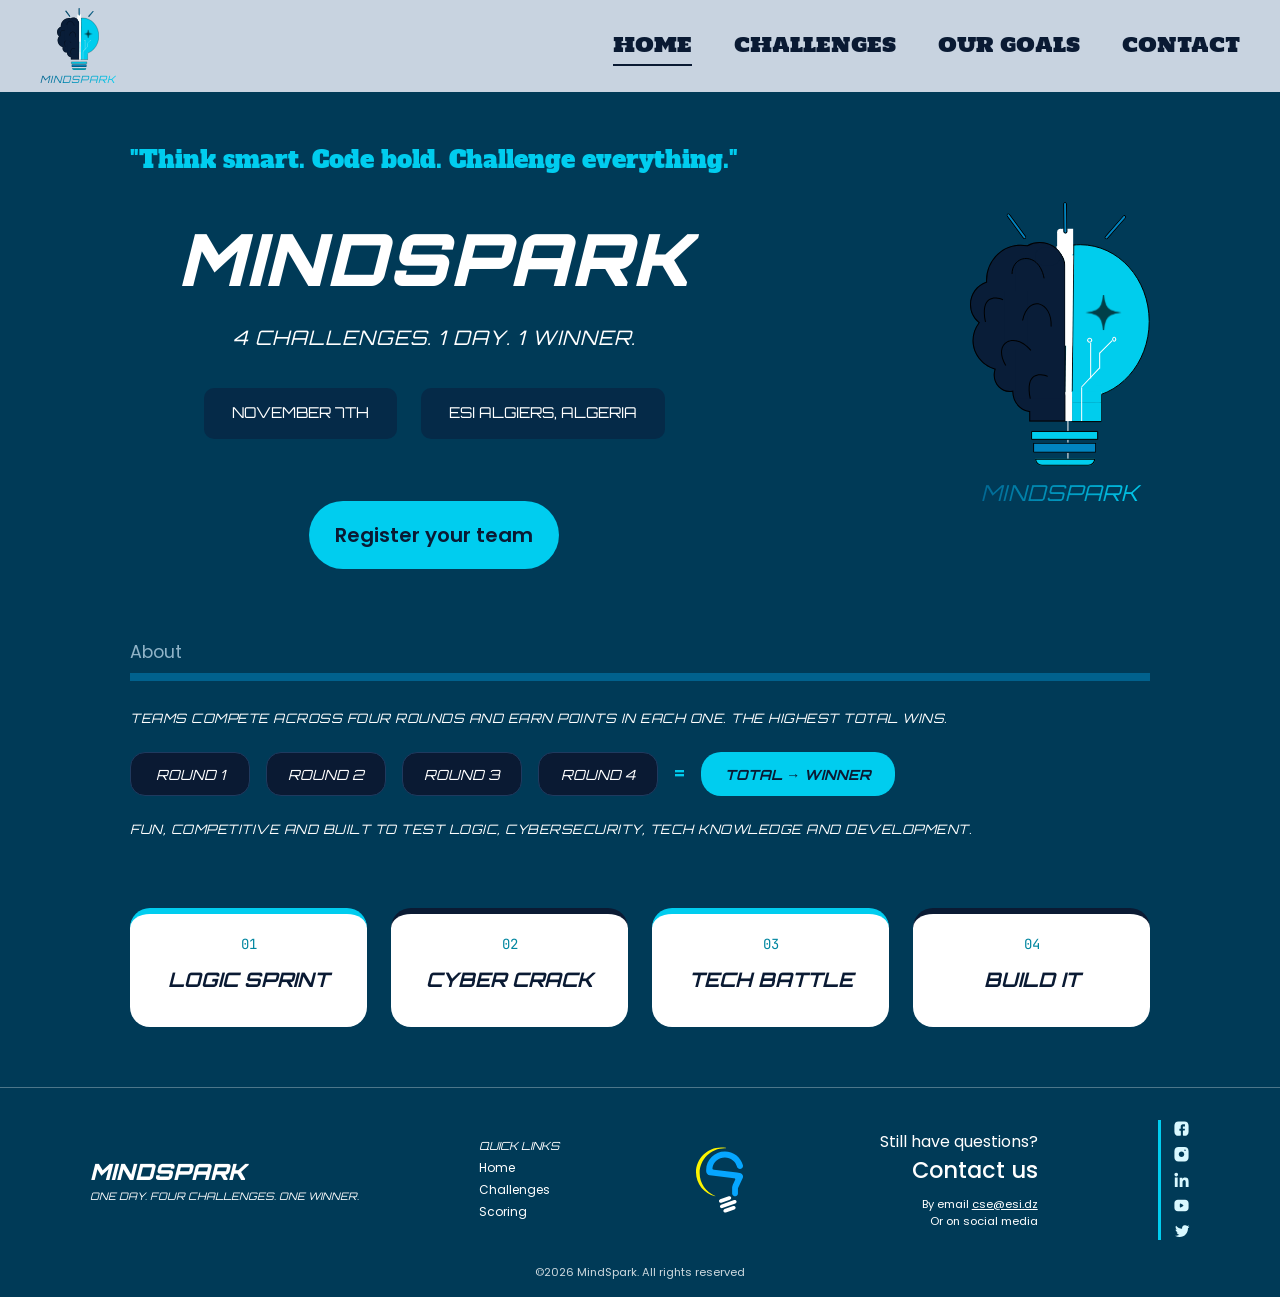
==== index.html @ 4e7355ea "Merge branch 'main' into feature-card-animation" ====
<!DOCTYPE html>
<html lang="en">
<head>
  <meta charset="UTF-8">
  <meta name="viewport" content="width=device-width, initial-scale=1.0">
  <title>MindSpark</title>
  <link rel="preconnect" href="https://fonts.googleapis.com">
  <link rel="preconnect" href="https://fonts.gstatic.com" crossorigin>
  <link href="https://fonts.googleapis.com/css2?family=Alfa+Slab+One&family=Holtwood+One+SC&family=JetBrains+Mono&family=Orbitron:wght@500;700;900&family=Poppins:wght@400;500;600&display=swap" rel="stylesheet">
  <link rel="stylesheet" href="style.css">
</head>
<body>

  <!-- ===== HEADER ===== -->
  <header class="site-header">
    <a href="#home" class="brand">
      <img src="images/mindsparklogo.svg" alt="" class="brand-logo">
      <span class="logo-name">MindSpark</span>
    </a>
    <nav class="nav">
      <a href="#home">Home</a>
      <a href="challenges.html">Challenges</a> 
      <a href="goals.html">Our goals</a>
      <a href="#contact">Contact</a>
    </nav>
  </header>

  <main>
    <!-- ===== HERO ===== -->
    <section id="home" class="hero">
      <div class="hero-text">
        <p class="quote">"Think smart. Code bold. Challenge everything."</p>
        <h1 class="title">MindSpark</h1>
        <p class="tagline">4 challenges. 1 day. 1 winner.</p>
        <div class="pills">
          <span class="pill">November 7th</span>
          <span class="pill">ESI Algiers, Algeria</span>
        </div>
        <a href="https://docs.google.com/forms/d/e/1FAIpQLSd5-Lgto9tS2_l2YxTntTRXARVkR9ctavt3CdZ4i2VM64j2ew/viewform?usp=publish-editor" class="btn" target="_blank" rel="noopener noreferrer">Register your team</a>
      </div>
      <div class="hero-logo">
        <img src="images/mindsparklogo.svg" alt="MindSpark lightbulb logo">
        <p class="logo-name">MindSpark</p>
      </div>
    </section>

    <!-- ===== ABOUT ===== -->
    <section class="about">
      <h2 class="section-title">About</h2>
      <hr class="divider">

      <p class="about-text">
        Teams compete across four rounds and earn points in each one. The highest total wins.
      </p>

      <div class="rounds">
        <span class="round">Round 1</span>
        <span class="round">Round 2</span>
        <span class="round">Round 3</span>
        <span class="round">Round 4</span>
        <span class="equals">=</span>
        <span class="total">Total → Winner</span>
      </div>

      <p class="about-text">
        Fun, competitive and built to test logic, cybersecurity, tech knowledge and development.
      </p>
    </section>

    <!-- ===== CHALLENGES (cartes) ===== -->
    <section class="challenges">
      <article class="card card-1">
        <span class="card-num">01</span>
        <h3>Logic Sprint</h3>
      </article>
      <article class="card card-2">
        <span class="card-num">02</span>
        <h3>Cyber Crack</h3>
      </article>
      <article class="card card-3">
        <span class="card-num">03</span>
        <h3>Tech Battle</h3>
      </article>
      <article class="card card-4">
        <span class="card-num">04</span>
        <h3>Build It</h3>
      </article>
    </section>
  </main>

  <!-- ===== FOOTER ===== -->
  <footer id="contact" class="footer">
    <div class="footer-inner">
      <div class="footer-brand">
        <p class="footer-title">MindSpark</p>
        <p class="footer-sub">One day. Four challenges. One winner.</p>
      </div>

      <div class="footer-links">
        <p class="footer-heading">Quick links</p>
        <a href="#home">Home</a>
        <a href="challenges.html">Challenges</a>
        <a href="goals.html">Scoring</a>
      </div>

      <img src="images/cselogo.svg" alt="CSE logo" class="footer-logo">

      <div class="footer-contact">
        <p class="footer-question">Still have questions?</p>
        <p class="footer-contact-title">Contact us</p>
        <p class="footer-small">By email <a href="mailto:cse@esi.dz">cse@esi.dz</a></p>
        <p class="footer-small">Or on social media</p>
      </div>

      <div class="socials">
        <img src="images/socialmedia.svg" alt="Social media">
      </div>
    </div>
    <p class="copyright">©2026 MindSpark. All rights reserved</p>
  </footer>

  <script src="script.js"></script>
</body>
</html>
---- style.css ----
/* ===== Police Sprintura Demo =====
   Mets le fichier de la police dans un dossier "fonts" et vérifie le nom ci-dessous.
   Si le fichier n'existe pas, le navigateur utilise Orbitron à la place. */
@font-face {
  font-family: 'Sprintura Demo';
  src: url('fonts/Sprintura-Demo.otf') format('opentype');
  font-display: swap;
}

/* ===== Variables (couleurs et polices, tirées de Figma) ===== */
:root {
  --bg: #003a57;
  --header: #c8d3e0;
  --navy: #0a1a33;
  --navy-border: #1f3a5f;
  --cyan: #00cdef;
  --teal: #0086a0;
  --line: #01618d;
  --white: #ffffff;
  --font-title: 'Sprintura Demo', 'Orbitron', sans-serif;
  --font-nav: 'Holtwood One SC', serif;
  --font-quote: 'Alfa Slab One', serif;
  --font-body: 'Poppins', sans-serif;
  --font-mono: 'JetBrains Mono', monospace;
}

* { box-sizing: border-box; margin: 0; padding: 0; }
html { scroll-behavior: smooth; }

body {
  background: var(--bg);
  color: var(--white);
  font-family: var(--font-body);
  line-height: 1.5;
}

a { color: inherit; text-decoration: none; }

/* ===== Header ===== */
.site-header {
  display: flex;
  justify-content: space-between;
  align-items: center;
  background: var(--header);
  padding: 8px 40px;
  position: sticky;
  top: 0;
  z-index: 10;
}
.brand { display: flex; flex-direction: column; align-items: center; line-height: 1; }
.brand-logo { height: 62px; width: auto; display: block; }

/* Texte "MINDSPARK" sous le logo (police Sprintura Demo, dégradé comme dans Figma) */
.logo-name {
  font-family: var(--font-title);
  font-style: italic;
  font-weight: 400;
  text-transform: uppercase;
  letter-spacing: 1px;
  background: linear-gradient(90deg, #01618d, #00cdef);
  -webkit-background-clip: text;
  background-clip: text;
  color: transparent;
}
.brand .logo-name { font-size: 10px; margin-top: 4px; }

.nav { display: flex; gap: 42px; }
.nav a {
  font-family: var(--font-nav);
  font-weight: 400;
  font-size: 20px;
  text-transform: uppercase;
  color: var(--navy);
  padding: 4px 0;
  border-bottom: 2px solid transparent;
  transition: border-color 0.2s;
}
.nav a:hover,
.nav a.active { border-bottom-color: var(--navy); }

/* ===== Hero ===== */
.hero {
  display: flex;
  justify-content: space-between;
  align-items: center;
  gap: 40px;
  max-width: 1100px;
  margin: 0 auto;
  padding: 50px 40px 50px;
}
/* Centre tout le bloc de texte du hero (citation, titre, slogan, dates, bouton) */
.hero-text {
  display: flex;
  flex-direction: column;
  align-items: center;
  text-align: center;
}
.quote {
  font-family: var(--font-quote);
  color: var(--cyan);
  font-weight: 400;
  font-size: 24px;
  margin-bottom: 44px;
}
.title {
  font-family: var(--font-title);
  font-weight: 900;
  font-style: italic;
  font-size: clamp(2.5rem, 7vw, 4.5rem);
  text-transform: uppercase;
  letter-spacing: 2px;
  line-height: 1;
  margin-bottom: 29px;
}
.tagline {
  font-family: var(--font-title);
  font-style: italic;
  text-transform: uppercase;
  font-size: 20px;
  letter-spacing: 1px;
  margin-bottom: 35px;
}
.pills { display: flex; flex-wrap: wrap; gap: 24px; margin-bottom: 62px; }
.pill {
  font-family: var(--font-title);
  font-size: 15px;
  text-transform: uppercase;
  background: rgba(10, 26, 58, 0.5);
  padding: 14px 28px;
  border-radius: 10px;
}

.btn {
  display: inline-block;
  background: var(--cyan);
  color: var(--navy);
  font-size: 20px;
  font-weight: 600;
  padding: 19px 26px;
  border-radius: 999px;
  transition: transform 0.15s, background 0.15s;
}
.btn:hover { background: #33d6f5; transform: translateY(-2px); }

.hero-logo { text-align: center; }
.hero-logo img { width: 180px; max-width: 100%; height: auto; display: block; margin: 0 auto; }
.hero-logo .logo-name { font-size: 22px; margin-top: 10px; }

/* ===== About ===== */
.about {
  max-width: 1100px;
  margin: 0 auto;
  padding: 20px 40px;
}
.section-title {
  font-family: var(--font-body);
  font-weight: 400;
  font-size: 1.1rem;
  color: #8fb3c7;
  margin-bottom: 8px;
}
.divider { border: none; height: 8px; background: var(--line); margin-bottom: 28px; }

.about-text {
  font-family: var(--font-title);
  font-style: italic;
  font-size: 13px;
  text-transform: uppercase;
  letter-spacing: 0.5px;
  margin-bottom: 24px;
}

.rounds {
  display: flex;
  flex-wrap: wrap;
  align-items: center;
  gap: 16px;
  margin-bottom: 24px;
}
.round, .total {
  font-family: var(--font-title);
  font-style: italic;
  font-size: 14px;
  text-transform: uppercase;
  height: 44px;
  padding: 0 24px;
  display: flex;
  align-items: center;
  justify-content: center;
}
.round {
  width: 120px;
  padding: 0;
  background: var(--navy);
  border: 1px solid var(--navy-border);
  border-radius: 15px;
}
.total {
  background: var(--cyan);
  color: var(--navy);
  font-weight: 700;
  border-radius: 20px;
}
.equals { color: var(--cyan); font-weight: 700; }

/* ===== Challenges (cartes) ===== */
.challenges {
  display: grid;
  grid-template-columns: repeat(4, 1fr);
  gap: 24px;
  max-width: 1100px;
  margin: 0 auto;
  padding: 24px 40px 60px;
}
.card {
  background: var(--white);
  color: var(--navy);
  border-radius: 20px;
  border-top: 6px solid var(--navy);
  padding: 20px 24px 28px;
  min-height: 119px;
  text-align: center;
}
.card-1, .card-3 { border-top-color: var(--cyan); }
.card-num {
  display: block;
  text-align: center;
  font-family: var(--font-mono);
  font-size: 14px;
  color: var(--teal);
  margin-bottom: 10px;
}
.card h3 {
  font-family: var(--font-title);
  font-style: italic;
  font-size: 20px;
  text-transform: uppercase;
}

/* ===== Footer ===== */
.footer {
  scroll-margin-top: 70px;
  border-top: 1px solid rgba(255, 255, 255, 0.3);
  padding: 32px 40px 16px;
}
.footer-inner {
  display: flex;
  flex-wrap: wrap;
  justify-content: space-between;
  align-items: center;
  gap: 24px;
  max-width: 1100px;
  margin: 0 auto;
}
.footer-title {
  font-family: var(--font-title);
  font-weight: 900;
  font-style: italic;
  font-size: 1.4rem;
  text-transform: uppercase;
}
.footer-sub { font-family: var(--font-title); font-style: italic; font-size: 0.65rem; text-transform: uppercase; }

.footer-links { display: flex; flex-direction: column; gap: 4px; font-size: 0.75rem; }
.footer-heading { font-family: var(--font-title); font-style: italic; font-size: 0.7rem; text-transform: uppercase; }
.footer-links a:hover { color: var(--cyan); }

.footer-logo { height: 80px; width: auto; }

.footer-contact { text-align: right; }
.footer-question { font-size: 1rem; }
.footer-contact-title { font-size: 1.4rem; font-weight: 500; margin-bottom: 8px; }
.footer-small { font-size: 0.7rem; }
.footer-small a { text-decoration: underline; }

.socials { border-left: 3px solid var(--cyan); padding-left: 12px; }
.socials img { height: 120px; width: auto; display: block; }

.copyright { text-align: center; font-size: 0.7rem; margin-top: 24px; opacity: 0.8; }

/* ===== Responsive (tablette et mobile) ===== */
@media (max-width: 900px) {
  .challenges { grid-template-columns: repeat(2, 1fr); }
}
@media (max-width: 700px) {
  .site-header { flex-direction: column; gap: 8px; padding: 8px 16px; }
  .brand-logo { height: 56px; }
  .nav { gap: 16px; flex-wrap: wrap; justify-content: center; }
  .nav a { font-size: 0.8rem; }
  .hero { flex-direction: column-reverse; text-align: center; padding: 32px 20px; }
  .pills { justify-content: center; }
  .hero-logo img { width: 150px; }
  .about, .challenges, .footer { padding-left: 20px; padding-right: 20px; }
  .challenges { grid-template-columns: 1fr; }
  .footer-inner { flex-direction: column; text-align: center; }
  .footer-contact { text-align: center; }
  .socials { border-left: none; padding-left: 0; }
}


/* ===== Agenda ===== */
.agenda {
  max-width: 1100px;
  margin: 0 auto;
  padding: 20px 40px 60px;
}

.agenda-table {
  width: 100%;
  border-collapse: collapse;
}
/* Header row stays for screen readers, hidden visually */
.agenda-table thead {
  position: absolute;
  width: 1px;
  height: 1px;
  overflow: hidden;
  clip: rect(0 0 0 0);
  white-space: nowrap;
}
.agenda-table td {
  padding: 14px 0;
  vertical-align: middle;
  border-bottom: 1px solid rgba(255, 255, 255, 0.2);
}
.agenda-table tr:last-child td { border-bottom: none; }

.agenda-table td:first-child {
  width: 220px;
  padding-right: 16px;
  font-family: var(--font-title);
  font-style: italic;
  font-weight: 700;
  font-size: 18px;
  white-space: nowrap;
}
.agenda-table td:nth-child(2) {
  padding-right: 16px;
  font-size: 16px;
}
.agenda-table td:last-child {
  text-align: right;
  white-space: nowrap;
}

/* Challenge rows are highlighted, breaks are dimmed */
.is-round td:first-child { color: var(--cyan); }
.is-round td:nth-child(2) { font-weight: 600; }
.is-break td { color: #8fb3c7; }

.round-tag {
  display: inline-block;
  background: var(--cyan);
  color: var(--navy);
  font-family: var(--font-title);
  font-style: italic;
  font-weight: 700;
  font-size: 12px;
  letter-spacing: 1px;
  text-transform: uppercase;
  padding: 6px 14px;
  border-radius: 999px;
}

@media (max-width: 700px) {
  .agenda { padding-left: 20px; padding-right: 20px; }
  .agenda-table, .agenda-table tbody, .agenda-table tr, .agenda-table td { display: block; }
  .agenda-table tr { padding: 14px 0; border-bottom: 1px solid rgba(255, 255, 255, 0.2); }
  .agenda-table tr:last-child { border-bottom: none; }
  .agenda-table td, .agenda-table tr:last-child td { padding: 0; border-bottom: none; }
  .agenda-table td:first-child { width: auto; font-size: 15px; }
  .agenda-table td:nth-child(2) { margin-top: 4px; font-size: 15px; }
  .agenda-table td:last-child { text-align: left; margin-top: 8px; }
  .agenda-table td:last-child:empty { display: none; }
}
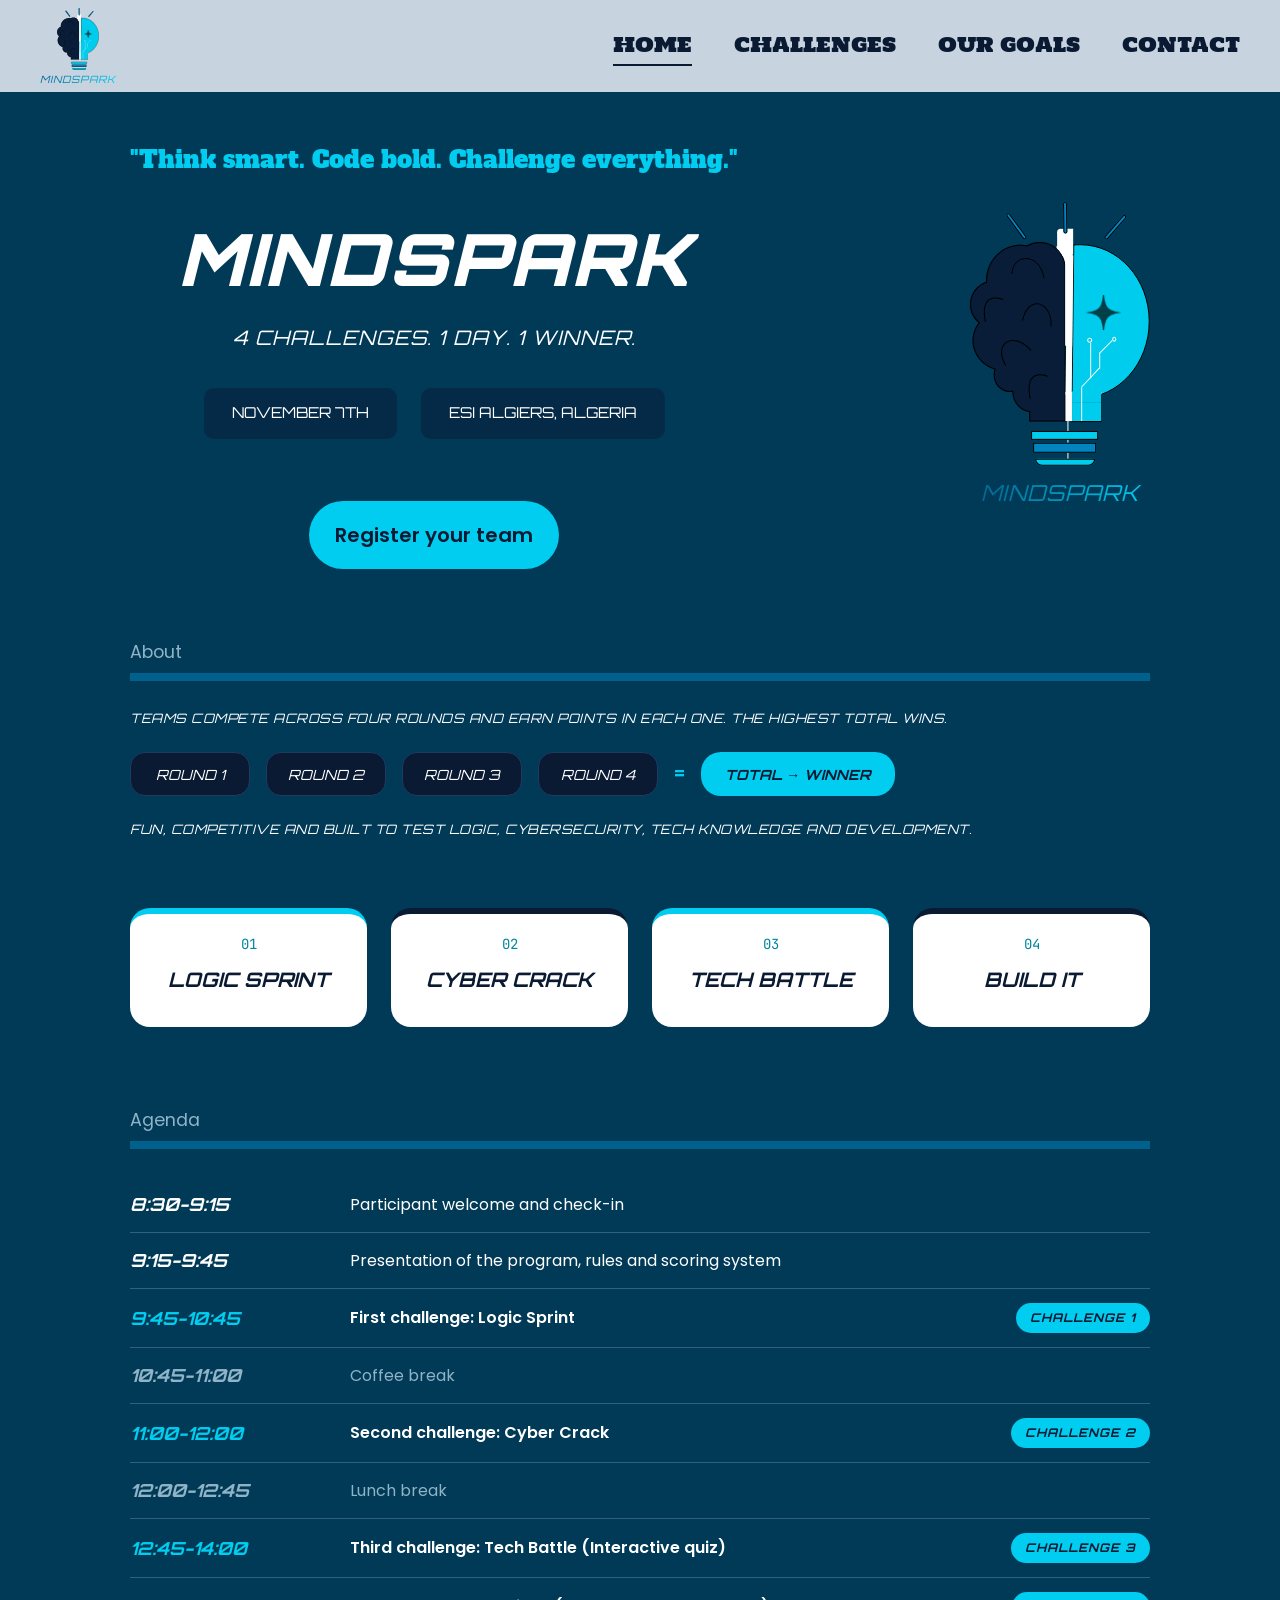
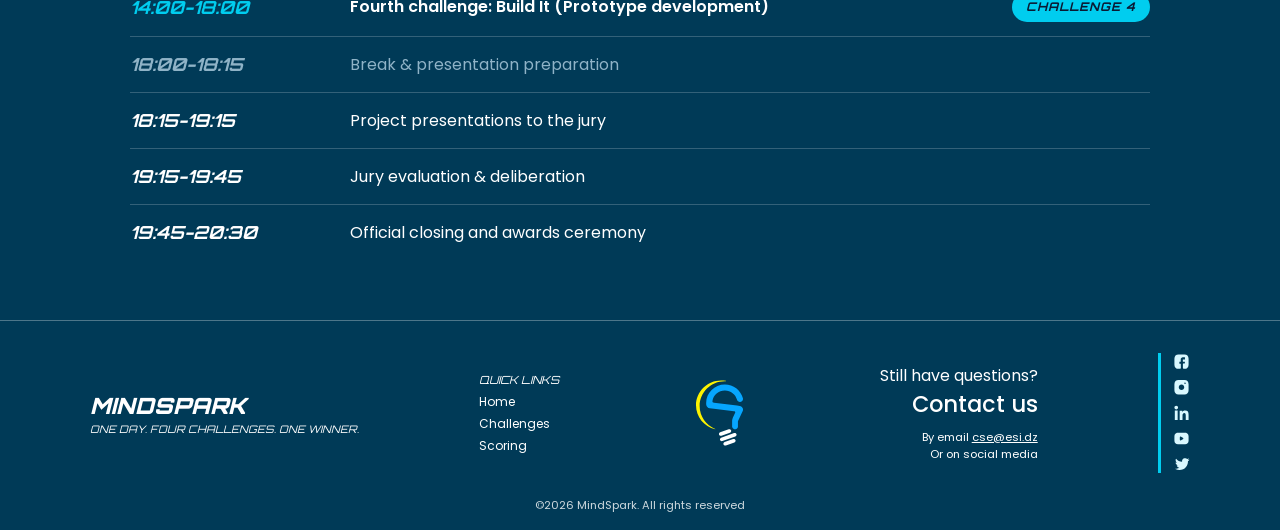
==== commit ee0aff64: "Merge remote-tracking branch 'origin/main' into feature-card-animation" ====
--- a/index.html
+++ b/index.html
@@ -86,6 +86,32 @@
         <h3>Build It</h3>
       </article>
     </section>
+
+    <!-- ===== AGENDA ===== -->
+    <section class="agenda">
+      <h2 class="section-title">Agenda</h2>
+      <hr class="divider">
+
+      <table class="agenda-table">
+        <thead>
+          <tr><th>Time</th><th>Activity</th><th>Challenge</th></tr>
+        </thead>
+        <tbody>
+          <tr><td>8:30-9:15</td><td>Participant welcome and check-in</td><td></td></tr>
+          <tr><td>9:15-9:45</td><td>Presentation of the program, rules and scoring system</td><td></td></tr>
+          <tr class="is-round"><td>9:45-10:45</td><td>First challenge: Logic Sprint</td><td><span class="round-tag">Challenge 1</span></td></tr>
+          <tr class="is-break"><td>10:45-11:00</td><td>Coffee break</td><td></td></tr>
+          <tr class="is-round"><td>11:00-12:00</td><td>Second challenge: Cyber Crack</td><td><span class="round-tag">Challenge 2</span></td></tr>
+          <tr class="is-break"><td>12:00-12:45</td><td>Lunch break</td><td></td></tr>
+          <tr class="is-round"><td>12:45-14:00</td><td>Third challenge: Tech Battle (Interactive quiz)</td><td><span class="round-tag">Challenge 3</span></td></tr>
+          <tr class="is-round"><td>14:00-18:00</td><td>Fourth challenge: Build It (Prototype development)</td><td><span class="round-tag">Challenge 4</span></td></tr>
+          <tr class="is-break"><td>18:00-18:15</td><td>Break &amp; presentation preparation</td><td></td></tr>
+          <tr><td>18:15-19:15</td><td>Project presentations to the jury</td><td></td></tr>
+          <tr><td>19:15-19:45</td><td>Jury evaluation &amp; deliberation</td><td></td></tr>
+          <tr><td>19:45-20:30</td><td>Official closing and awards ceremony</td><td></td></tr>
+        </tbody>
+      </table>
+    </section>
   </main>
 
   <!-- ===== FOOTER ===== -->
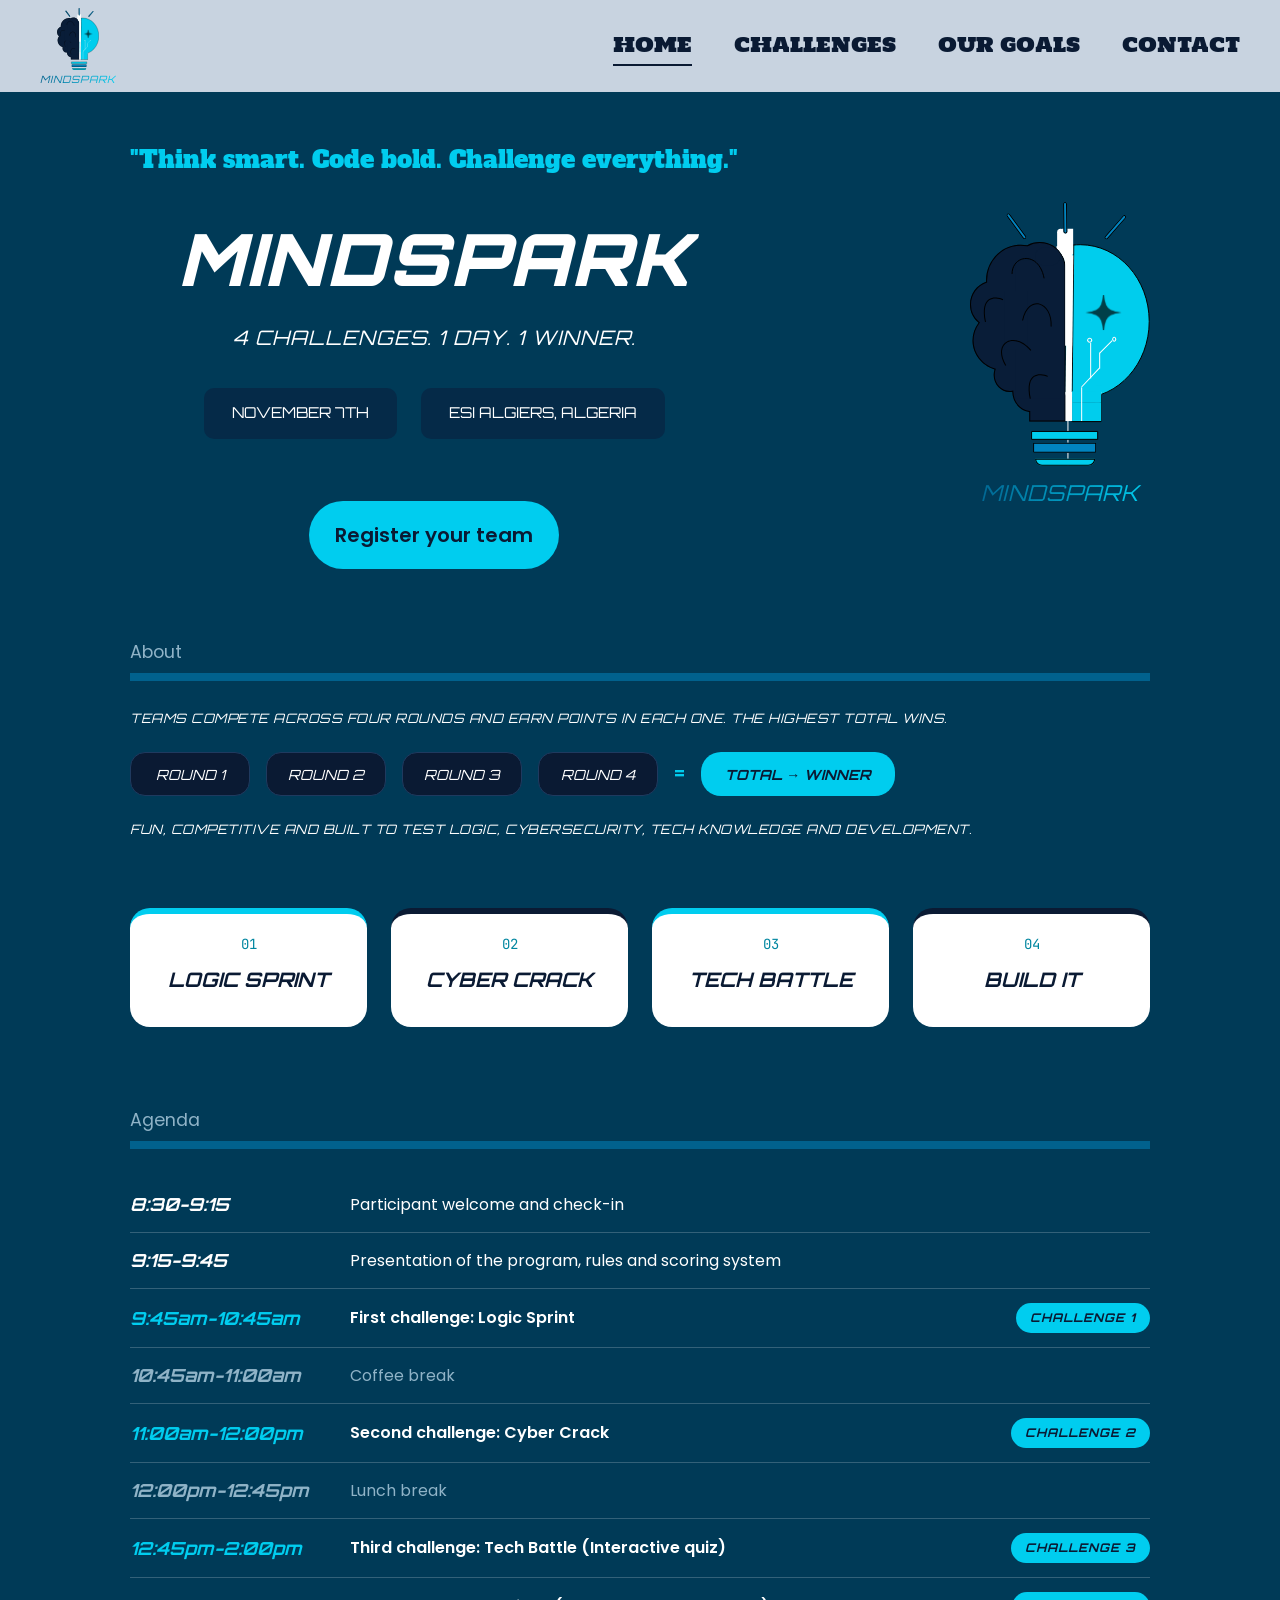
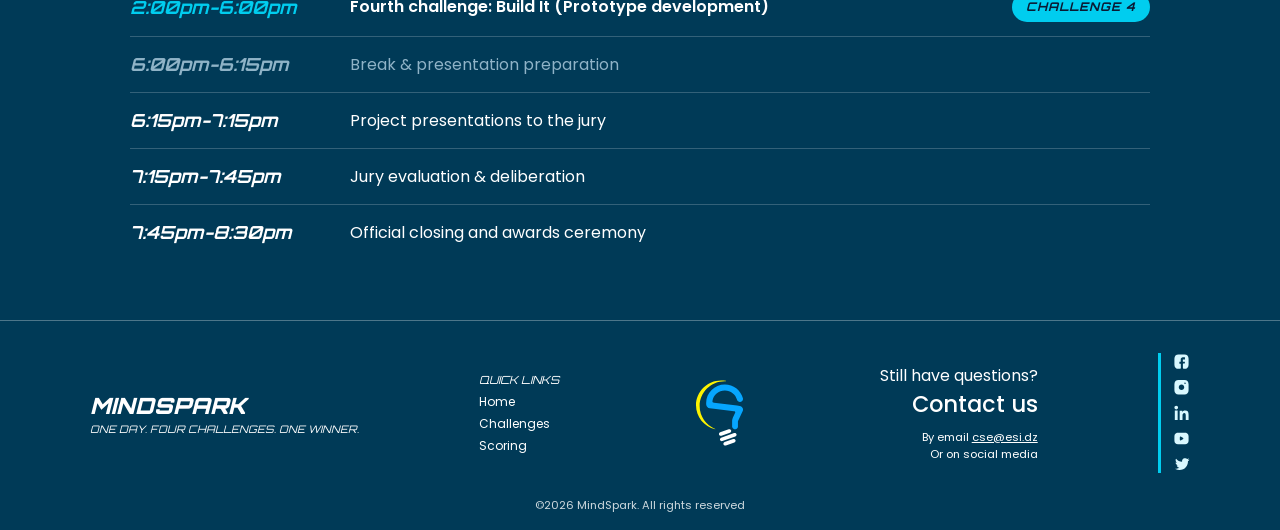
==== commit 4fb972cb: "edited the hours" ====
--- a/index.html
+++ b/index.html
@@ -99,16 +99,16 @@
         <tbody>
           <tr><td>8:30-9:15</td><td>Participant welcome and check-in</td><td></td></tr>
           <tr><td>9:15-9:45</td><td>Presentation of the program, rules and scoring system</td><td></td></tr>
-          <tr class="is-round"><td>9:45-10:45</td><td>First challenge: Logic Sprint</td><td><span class="round-tag">Challenge 1</span></td></tr>
-          <tr class="is-break"><td>10:45-11:00</td><td>Coffee break</td><td></td></tr>
-          <tr class="is-round"><td>11:00-12:00</td><td>Second challenge: Cyber Crack</td><td><span class="round-tag">Challenge 2</span></td></tr>
-          <tr class="is-break"><td>12:00-12:45</td><td>Lunch break</td><td></td></tr>
-          <tr class="is-round"><td>12:45-14:00</td><td>Third challenge: Tech Battle (Interactive quiz)</td><td><span class="round-tag">Challenge 3</span></td></tr>
-          <tr class="is-round"><td>14:00-18:00</td><td>Fourth challenge: Build It (Prototype development)</td><td><span class="round-tag">Challenge 4</span></td></tr>
-          <tr class="is-break"><td>18:00-18:15</td><td>Break &amp; presentation preparation</td><td></td></tr>
-          <tr><td>18:15-19:15</td><td>Project presentations to the jury</td><td></td></tr>
-          <tr><td>19:15-19:45</td><td>Jury evaluation &amp; deliberation</td><td></td></tr>
-          <tr><td>19:45-20:30</td><td>Official closing and awards ceremony</td><td></td></tr>
+          <tr class="is-round"><td>9:45am-10:45am</td><td>First challenge: Logic Sprint</td><td><span class="round-tag">Challenge 1</span></td></tr>
+          <tr class="is-break"><td>10:45am-11:00am</td><td>Coffee break</td><td></td></tr>
+          <tr class="is-round"><td>11:00am-12:00pm</td><td>Second challenge: Cyber Crack</td><td><span class="round-tag">Challenge 2</span></td></tr>
+          <tr class="is-break"><td>12:00pm-12:45pm</td><td>Lunch break</td><td></td></tr>
+          <tr class="is-round"><td>12:45pm-2:00pm</td><td>Third challenge: Tech Battle (Interactive quiz)</td><td><span class="round-tag">Challenge 3</span></td></tr>
+          <tr class="is-round"><td>2:00pm-6:00pm</td><td>Fourth challenge: Build It (Prototype development)</td><td><span class="round-tag">Challenge 4</span></td></tr>
+          <tr class="is-break"><td>6:00pm-6:15pm</td><td>Break &amp; presentation preparation</td><td></td></tr>
+          <tr><td>6:15pm-7:15pm</td><td>Project presentations to the jury</td><td></td></tr>
+          <tr><td>7:15pm-7:45pm</td><td>Jury evaluation &amp; deliberation</td><td></td></tr>
+          <tr><td>7:45pm-8:30pm</td><td>Official closing and awards ceremony</td><td></td></tr>
         </tbody>
       </table>
     </section>
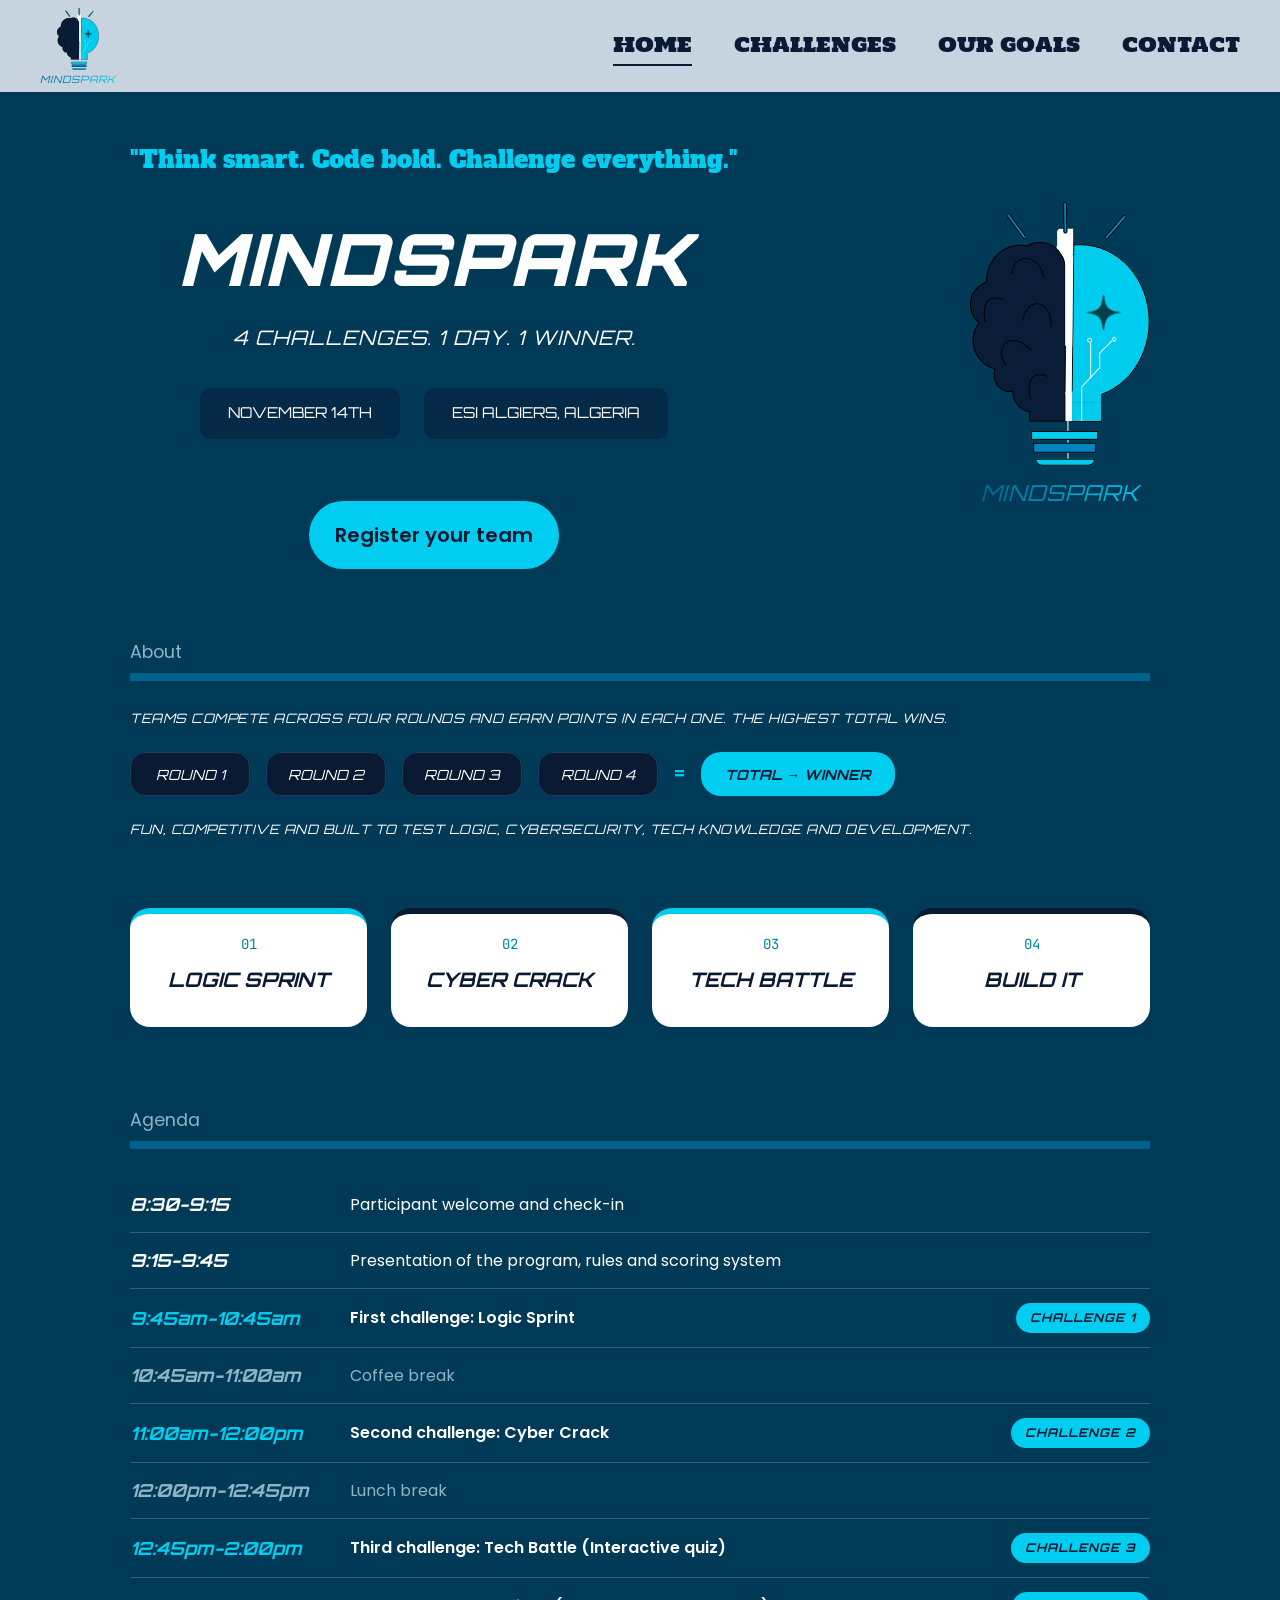
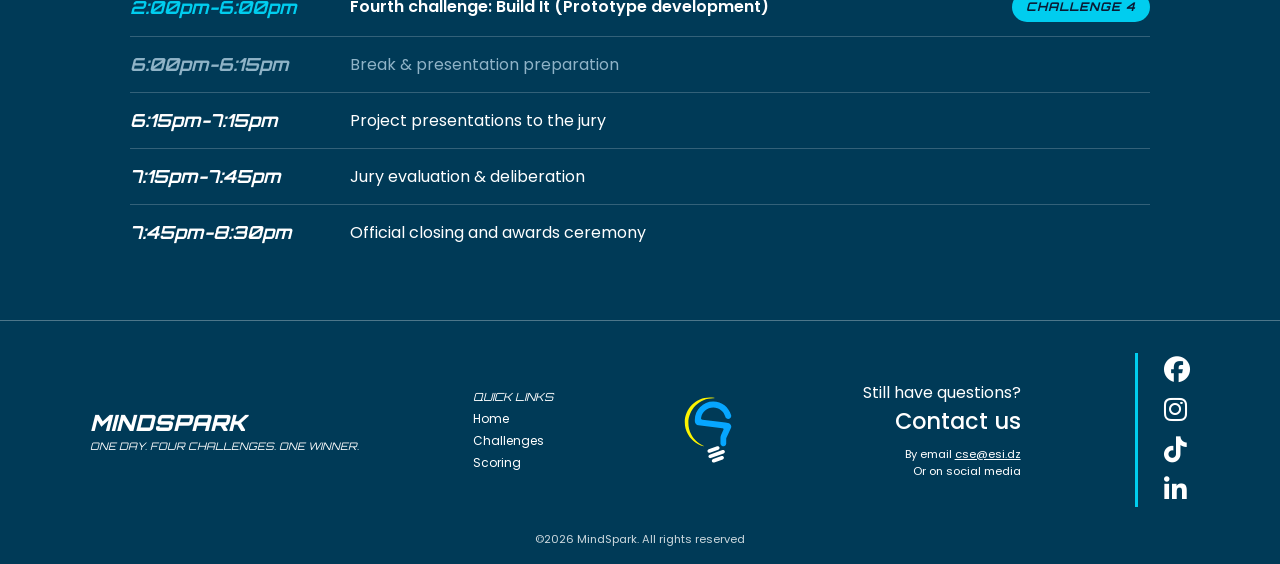
==== commit cf635d2f: "last changes socila media links date links" ====
--- a/index.html
+++ b/index.html
@@ -7,7 +7,10 @@
   <link rel="preconnect" href="https://fonts.googleapis.com">
   <link rel="preconnect" href="https://fonts.gstatic.com" crossorigin>
   <link href="https://fonts.googleapis.com/css2?family=Alfa+Slab+One&family=Holtwood+One+SC&family=JetBrains+Mono&family=Orbitron:wght@500;700;900&family=Poppins:wght@400;500;600&display=swap" rel="stylesheet">
-  <link rel="stylesheet" href="style.css">
+  <link rel="stylesheet"
+href="https://cdnjs.cloudflare.com/ajax/libs/font-awesome/6.7.2/css/all.min.css">
+
+<link rel="stylesheet" href="style.css">
 </head>
 <body>
 
@@ -33,7 +36,7 @@
         <h1 class="title">MindSpark</h1>
         <p class="tagline">4 challenges. 1 day. 1 winner.</p>
         <div class="pills">
-          <span class="pill">November 7th</span>
+          <span class="pill">November 14th</span>
           <span class="pill">ESI Algiers, Algeria</span>
         </div>
         <a href="https://docs.google.com/forms/d/e/1FAIpQLSd5-Lgto9tS2_l2YxTntTRXARVkR9ctavt3CdZ4i2VM64j2ew/viewform?usp=publish-editor" class="btn" target="_blank" rel="noopener noreferrer">Register your team</a>
@@ -123,11 +126,11 @@
       </div>
 
       <div class="footer-links">
-        <p class="footer-heading">Quick links</p>
-        <a href="#home">Home</a>
-        <a href="challenges.html">Challenges</a>
-        <a href="goals.html">Scoring</a>
-      </div>
+  <p class="footer-heading">Quick links</p>
+  <p>Home</p>
+  <p>Challenges</p>
+  <p>Scoring</p>
+</div>
 
       <img src="images/cselogo.svg" alt="CSE logo" class="footer-logo">
 
@@ -139,8 +142,19 @@
       </div>
 
       <div class="socials">
-        <img src="images/socialmedia.svg" alt="Social media">
-      </div>
+  <a href="https://www.facebook.com/share/1VjMFoWEGK/" target="_blank" rel="noopener noreferrer" aria-label="Facebook">
+    <i class="fa-brands fa-facebook"></i>
+  </a>
+  <a href="https://www.instagram.com/cse.club?mdxt=NXhveTd4ZTdyaWZw" target="_blank" rel="noopener noreferrer" aria-label="Instagram">
+    <i class="fa-brands fa-instagram"></i>
+  </a>
+  <a href="https://www.tiktok.com/@cse.club?_r=1&_t=ZS-9BA3xOVMsVj" target="_blank" rel="noopener noreferrer" aria-label="TikTok">
+    <i class="fa-brands fa-tiktok"></i>
+  </a>
+  <a href="https://cse.club/?fbclid=IwVERDUAVZ0J1leHRuA2FlbQIxMABwZG9mAXNydGMGYXBwX2lkDDM1MDY4NTUzMTcyOAABH925kTKitYzZVvyW46TVlISAHkhtGbdVegkDOoveREduNSabRCrUwSxsLre5_aem_7GPtIo8prLgBS6XtbK8KRQ" target="_blank" rel="noopener noreferrer" aria-label="LinkedIn">
+    <i class="fa-brands fa-linkedin-in"></i>
+  </a>
+</div>
     </div>
     <p class="copyright">©2026 MindSpark. All rights reserved</p>
   </footer>
--- a/style.css
+++ b/style.css
@@ -373,3 +373,24 @@
   .agenda-table td:last-child { text-align: left; margin-top: 8px; }
   .agenda-table td:last-child:empty { display: none; }
 }
+/* ===== Social media icons ===== */
+.socials {
+  display: flex;
+  flex-direction: column;
+  justify-content: space-between;
+  gap: 14px;
+  border-left: 3px solid var(--cyan);
+  padding: 4px 0 4px 26px;
+}
+
+.socials a {
+  color: var(--white);
+  font-size: 26px;
+  line-height: 1;
+  transition: color 0.2s, transform 0.2s;
+}
+
+.socials a:hover {
+  color: var(--cyan);
+  transform: scale(1.15);
+}
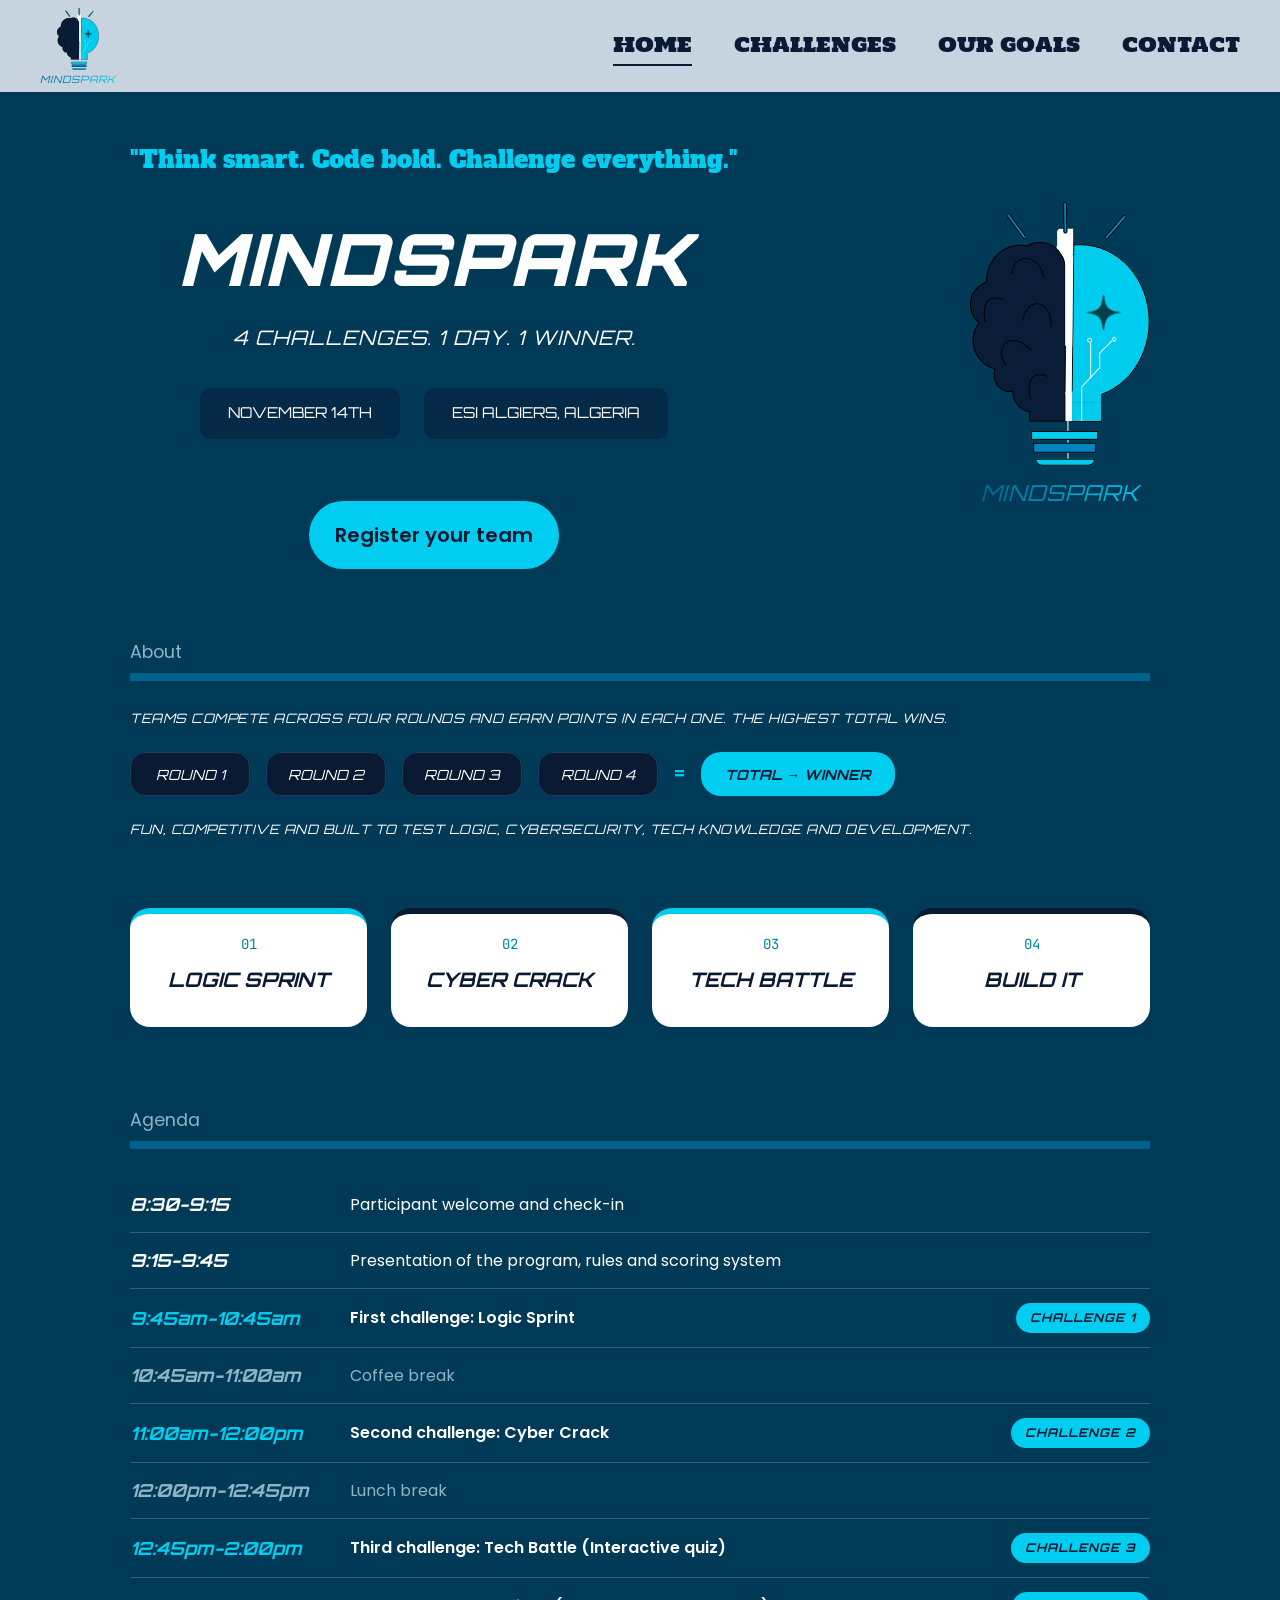
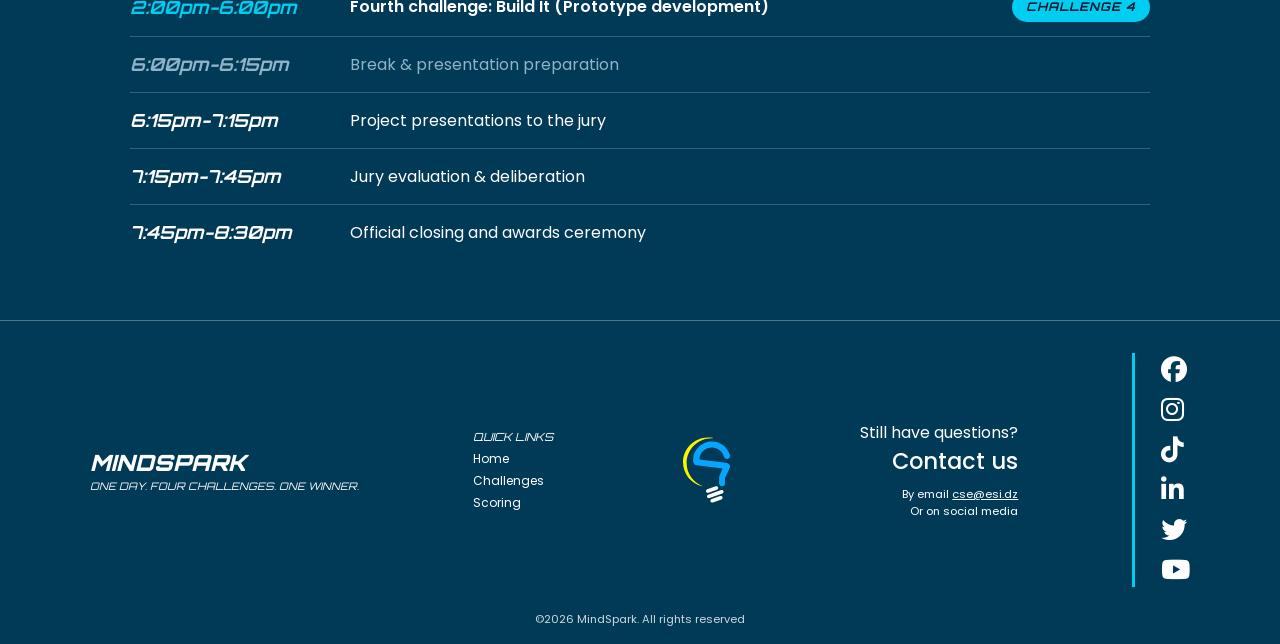
==== commit f33bf7c2: "last changes socila media links date links plus" ====
--- a/index.html
+++ b/index.html
@@ -154,6 +154,12 @@
   <a href="https://cse.club/?fbclid=IwVERDUAVZ0J1leHRuA2FlbQIxMABwZG9mAXNydGMGYXBwX2lkDDM1MDY4NTUzMTcyOAABH925kTKitYzZVvyW46TVlISAHkhtGbdVegkDOoveREduNSabRCrUwSxsLre5_aem_7GPtIo8prLgBS6XtbK8KRQ" target="_blank" rel="noopener noreferrer" aria-label="LinkedIn">
     <i class="fa-brands fa-linkedin-in"></i>
   </a>
+  <a href="https://x.com/CSESI_Club" target="_blank" rel="noopener noreferrer" aria-label="Twitter">
+    <i class="fa-brands fa-twitter"></i>
+  </a>
+  <a href="https://youtube.com/@clubscientifiqueesi-cse?si=iD1LJRL5P8VQDXyn" target="_blank" rel="noopener noreferrer" aria-label="YouTube">
+    <i class="fa-brands fa-youtube"></i>
+  </a>
 </div>
     </div>
     <p class="copyright">©2026 MindSpark. All rights reserved</p>
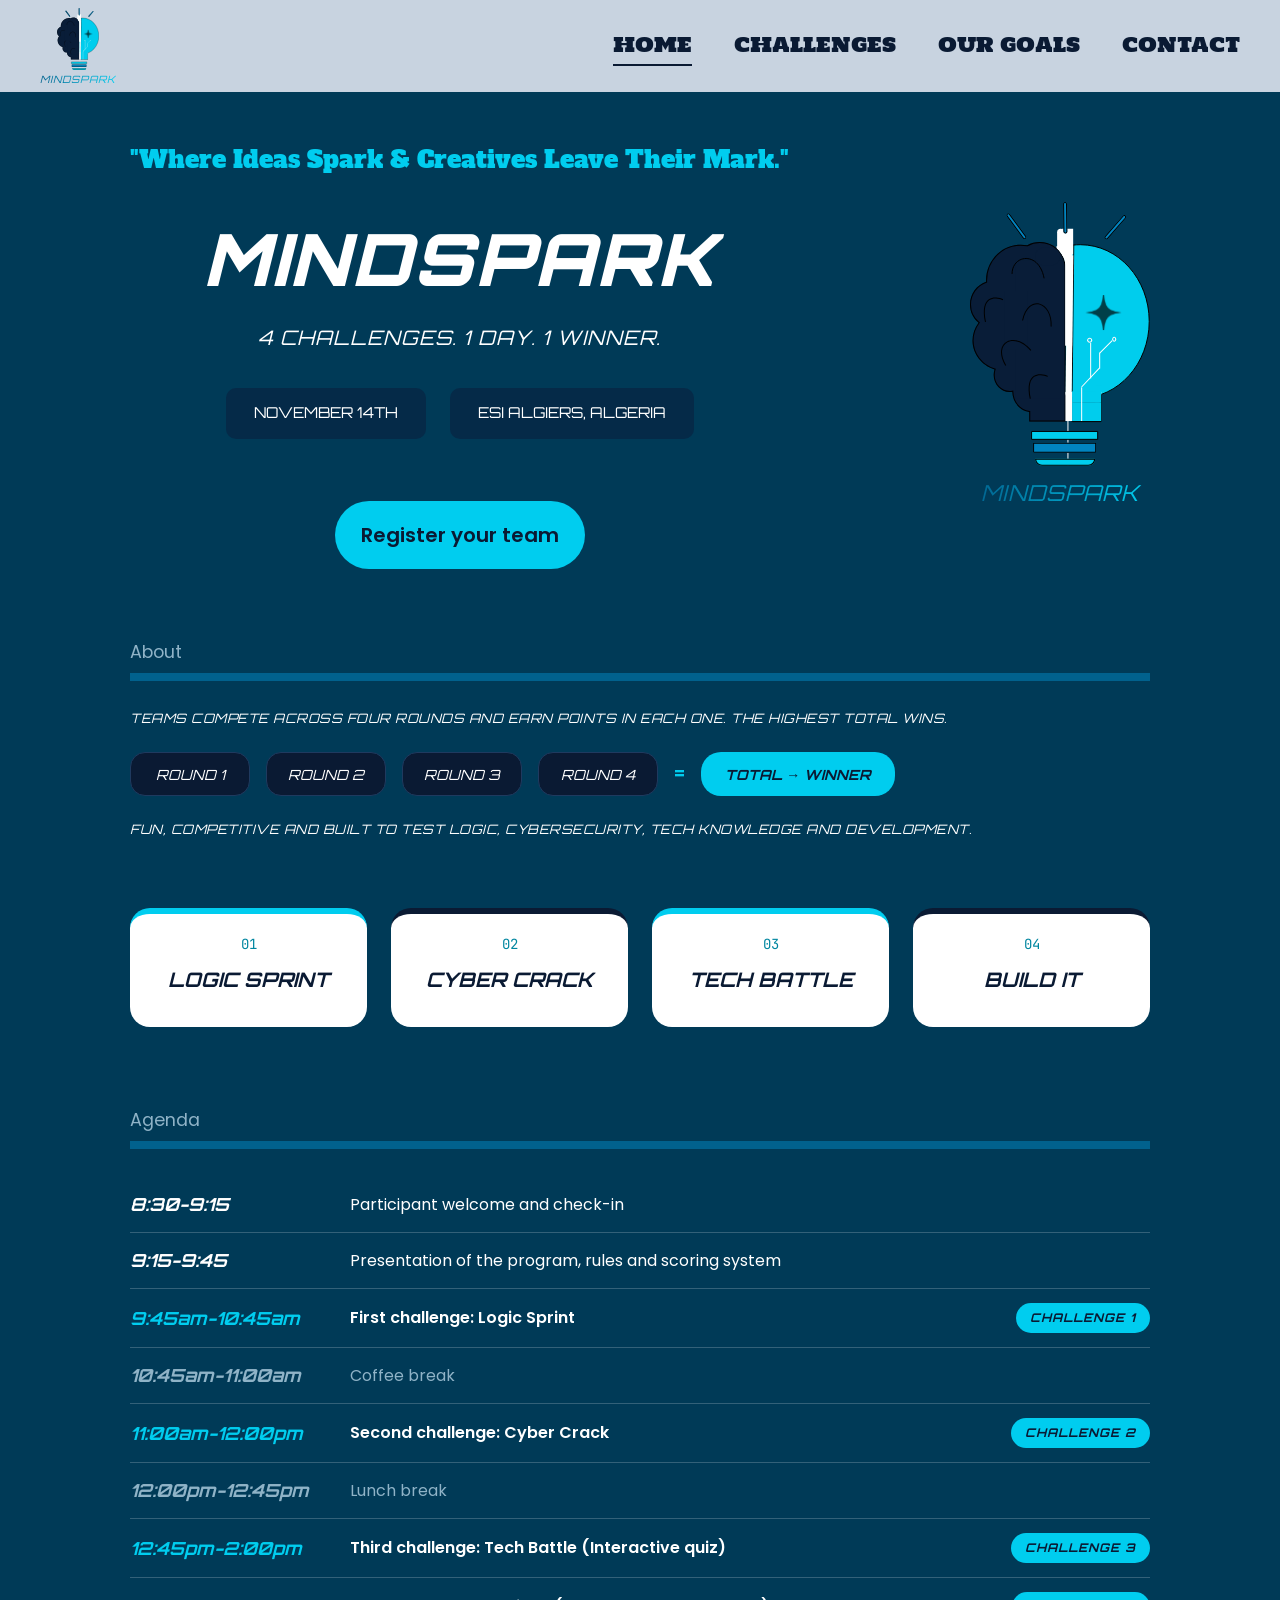
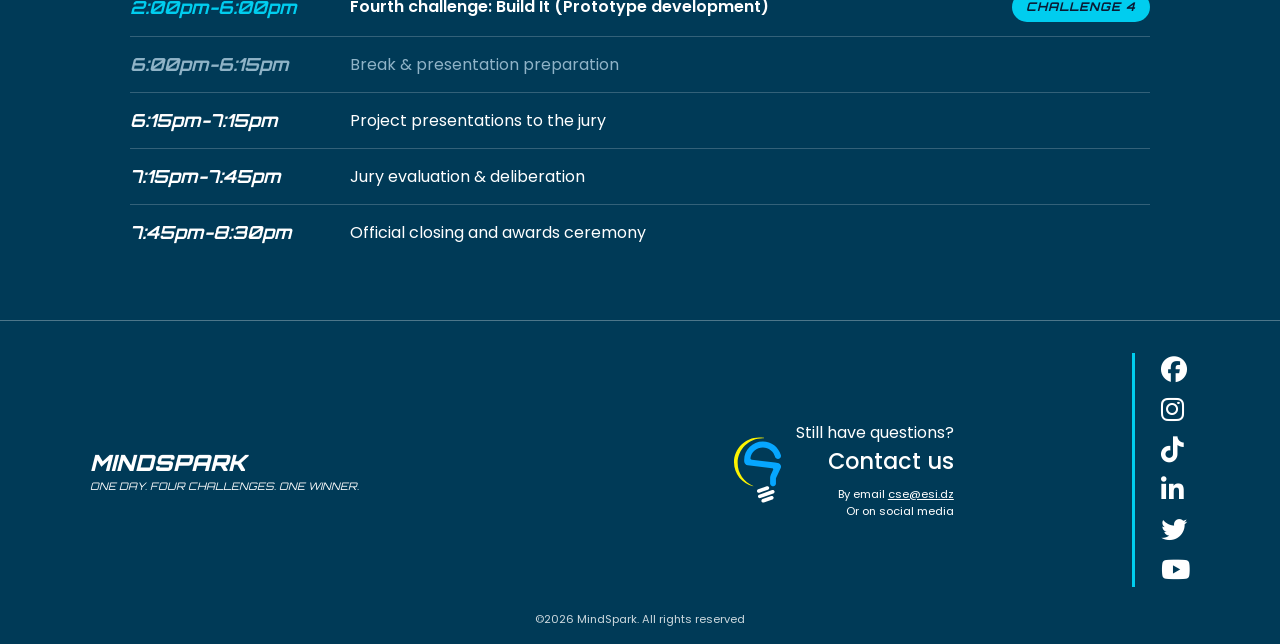
==== commit b09b87c7: "fix social media links with las edits" ====
--- a/index.html
+++ b/index.html
@@ -32,7 +32,7 @@
     <!-- ===== HERO ===== -->
     <section id="home" class="hero">
       <div class="hero-text">
-        <p class="quote">"Think smart. Code bold. Challenge everything."</p>
+        <p class="quote">"Where Ideas Spark & Creatives Leave Their Mark."</p>
         <h1 class="title">MindSpark</h1>
         <p class="tagline">4 challenges. 1 day. 1 winner.</p>
         <div class="pills">
@@ -125,13 +125,7 @@
         <p class="footer-sub">One day. Four challenges. One winner.</p>
       </div>
 
-      <div class="footer-links">
-  <p class="footer-heading">Quick links</p>
-  <p>Home</p>
-  <p>Challenges</p>
-  <p>Scoring</p>
-</div>
-
+      
       <img src="images/cselogo.svg" alt="CSE logo" class="footer-logo">
 
       <div class="footer-contact">
@@ -151,7 +145,7 @@
   <a href="https://www.tiktok.com/@cse.club?_r=1&_t=ZS-9BA3xOVMsVj" target="_blank" rel="noopener noreferrer" aria-label="TikTok">
     <i class="fa-brands fa-tiktok"></i>
   </a>
-  <a href="https://cse.club/?fbclid=IwVERDUAVZ0J1leHRuA2FlbQIxMABwZG9mAXNydGMGYXBwX2lkDDM1MDY4NTUzMTcyOAABH925kTKitYzZVvyW46TVlISAHkhtGbdVegkDOoveREduNSabRCrUwSxsLre5_aem_7GPtIo8prLgBS6XtbK8KRQ" target="_blank" rel="noopener noreferrer" aria-label="LinkedIn">
+  <a href="https://www.linkedin.com/company/cse-club/" target="_blank" rel="noopener noreferrer" aria-label="LinkedIn">
     <i class="fa-brands fa-linkedin-in"></i>
   </a>
   <a href="https://x.com/CSESI_Club" target="_blank" rel="noopener noreferrer" aria-label="Twitter">
@@ -167,4 +161,4 @@
 
   <script src="script.js"></script>
 </body>
-</html>+</html>
--- a/style.css
+++ b/style.css
@@ -265,7 +265,11 @@
 .footer-heading { font-family: var(--font-title); font-style: italic; font-size: 0.7rem; text-transform: uppercase; }
 .footer-links a:hover { color: var(--cyan); }
 
-.footer-logo { height: 80px; width: auto; }
+.footer-logo {
+  height: 80px;
+  width: auto;
+  transform: translateX(180px);
+}
 
 .footer-contact { text-align: right; }
 .footer-question { font-size: 1rem; }
